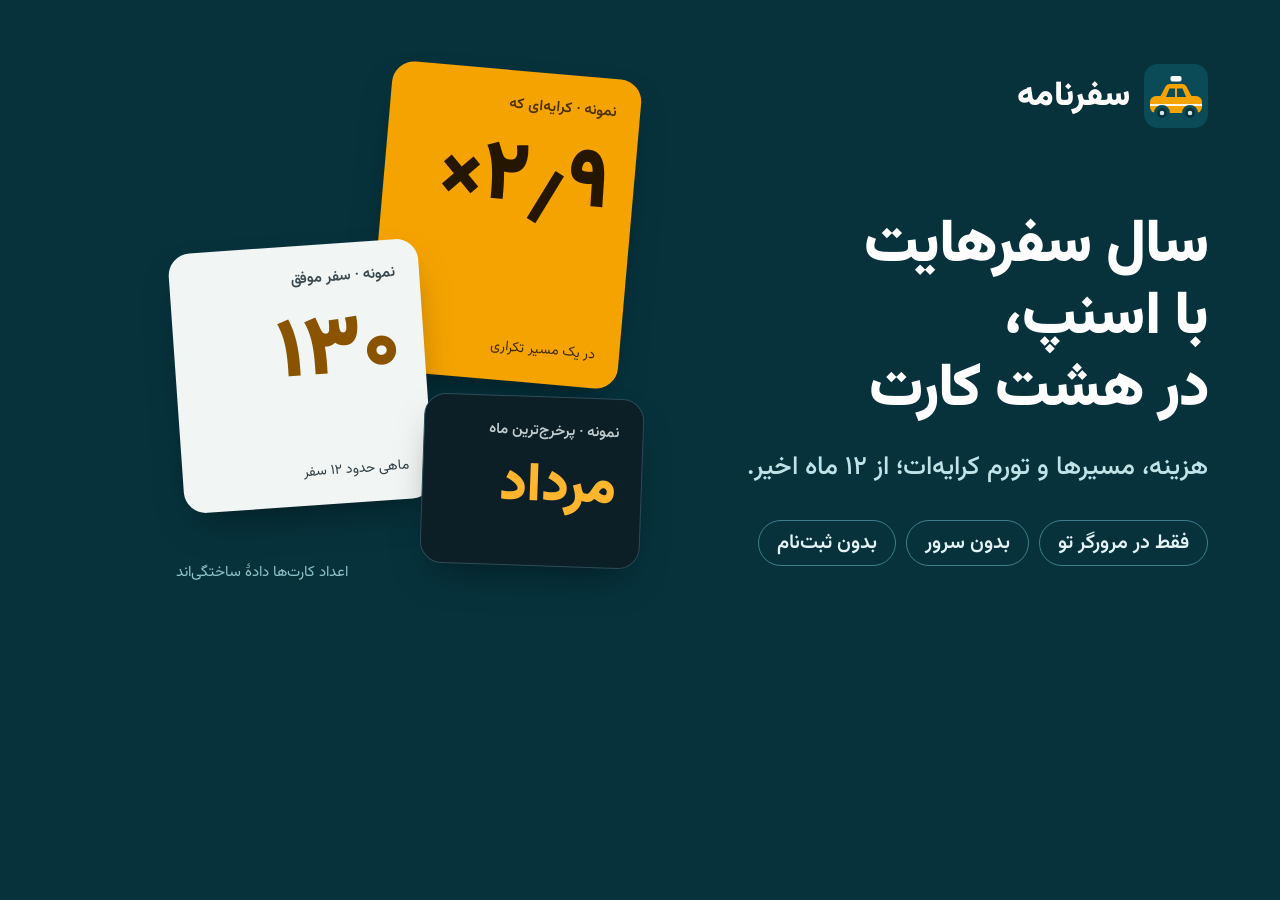
==== branding/og.html @ e2757b5d "Initial commit" ====
<!doctype html><html lang="fa" dir="rtl"><meta charset="utf-8"><link rel="stylesheet" href="share.css">
<style>
body{width:1200px;height:630px}
.copy{position:absolute;right:72px;top:64px;bottom:64px;width:560px;display:flex;flex-direction:column}
.brand{font-size:34px}
h1{font-size:60px;margin-top:auto}
.sub{font-size:26px;margin-top:20px;line-height:1.7}
.chips{margin-top:30px}.chips span{font-size:20px;padding:6px 18px}
.url{margin-top:26px;font-size:18px;text-align:right}
.c1{width:250px;height:310px;left:300px;top:70px;transform:rotate(5deg)}
.c1 .v{font-size:84px;margin-top:22px}
.c2{width:250px;height:260px;left:96px;top:246px;transform:rotate(-4deg)}
.c2 .v{font-size:84px;margin-top:22px}
.c3{width:220px;height:170px;left:342px;top:396px;transform:rotate(2deg)}
.c3 .v{font-size:54px;margin-top:18px}
.tag{position:absolute;left:96px;bottom:46px;font-size:15px;color:#8fc3cb}
</style>
<div class="copy">
  <div class="brand"><img src="icon.svg" width="64" height="64" alt="">سفرنامه</div>
  <h1>سال سفرهایت با اسنپ،<br>در هشت کارت</h1>
  <p class="sub">هزینه، مسیرها و تورم کرایه‌ات؛ از ۱۲ ماه اخیر.</p>
  <div class="chips"><span>فقط در مرورگر تو</span><span>بدون سرور</span><span>بدون ثبت‌نام</span></div>
</div>
<div class="card amber c1"><span class="k">نمونه · کرایه‌ای که</span><span class="v">×۲٫۹</span><span class="n">در یک مسیر تکراری</span></div>
<div class="card paper c2"><span class="k">نمونه · سفر موفق</span><span class="v">۱۳۰</span><span class="n">ماهی حدود ۱۲ سفر</span></div>
<div class="card ink c3"><span class="k">نمونه · پرخرج‌ترین ماه</span><span class="v">مرداد</span></div>
<div class="tag">اعداد کارت‌ها دادهٔ ساختگی‌اند</div>
---- branding/share.css ----
@font-face{font-family:V;font-weight:100 900;src:url("../assets/fonts/Vazirmatn-var.woff2") format("woff2")}
@font-face{font-family:M;font-weight:600;src:url("../assets/fonts/ibm-plex-mono-latin-600-normal.woff2") format("woff2")}
*{box-sizing:border-box;margin:0}
html{direction:ltr}html,body{height:100%}
body{font-family:V,sans-serif;background:#07323c;color:#fff;direction:rtl;overflow:hidden;position:relative}
.brand{display:flex;align-items:center;gap:14px;font-weight:900}
.brand img{display:block}
h1{font-weight:900;line-height:1.2;letter-spacing:-.015em;text-wrap:balance}
.sub{color:#bfe3e7;font-weight:500}
.chips{display:flex;gap:10px;flex-wrap:wrap}
.chips span{border:1.5px solid #3f7f8b;color:#e4f3f5;border-radius:999px;font-weight:600}
.card{position:absolute;border-radius:22px;padding:22px 24px;display:flex;flex-direction:column;box-shadow:0 18px 40px -18px rgba(0,0,0,.55)}
.card .k{font-size:15px;font-weight:600;opacity:.8}
.card .v{font-weight:900;line-height:1;direction:ltr;text-align:right}
.card .n{margin-top:auto;font-size:14px;opacity:.85}
.amber{background:#f4a300;color:#241600}
.paper{background:#f1f5f4;color:#0c1f26}
.paper .v{color:#8a5300}
.ink{background:#0c1f26;color:#eef7f8;border:1.5px solid #2d4b56}
.ink .v{color:#ffb52e}
.url{font-family:M,monospace;direction:ltr;color:#8fc3cb;font-weight:600}
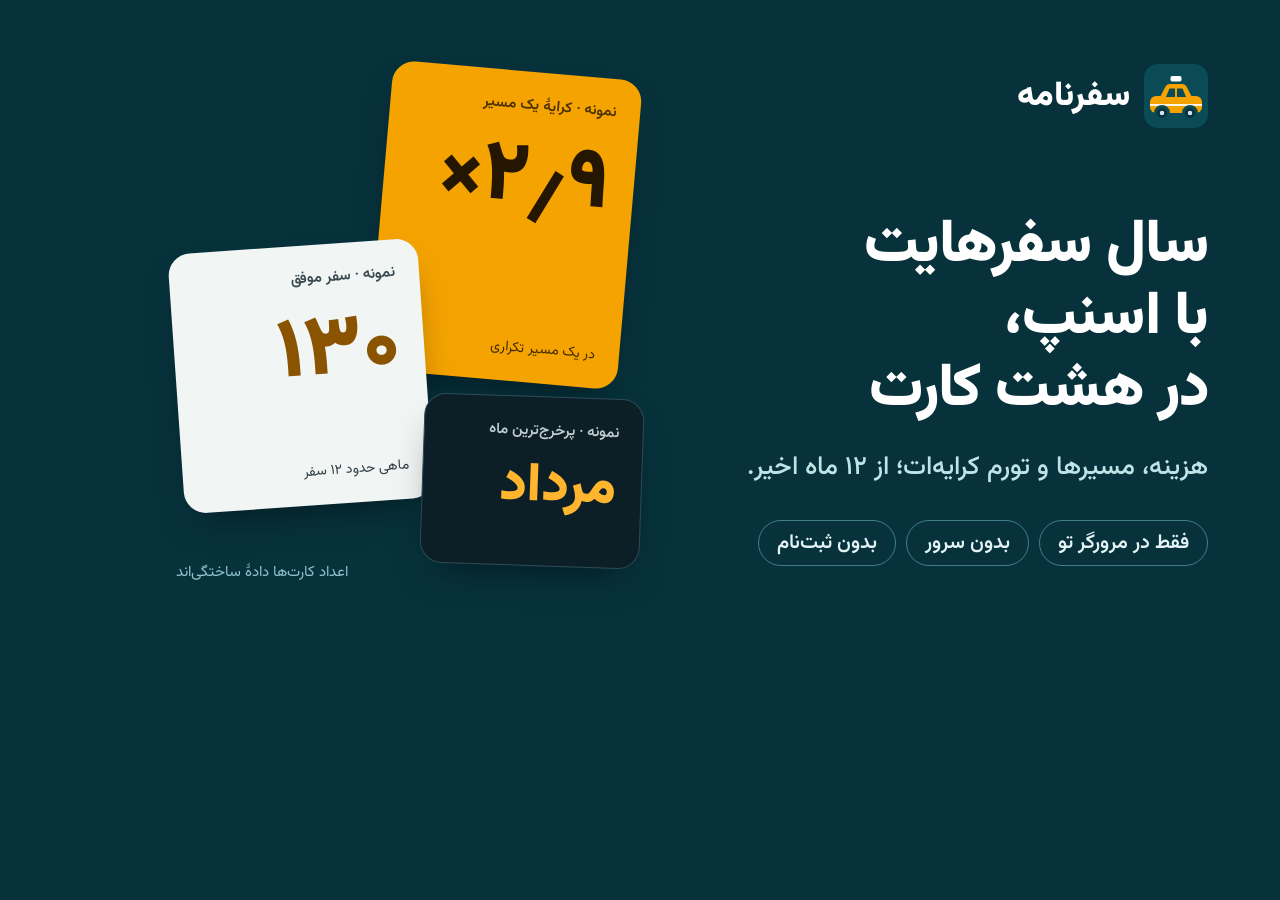
==== commit c420543e: "Rewrite UI copy in a casual tone, fix mobile issues, bump extension to 0.1.1" ====
--- a/branding/og.html
+++ b/branding/og.html
@@ -21,7 +21,7 @@
   <p class="sub">هزینه، مسیرها و تورم کرایه‌ات؛ از ۱۲ ماه اخیر.</p>
   <div class="chips"><span>فقط در مرورگر تو</span><span>بدون سرور</span><span>بدون ثبت‌نام</span></div>
 </div>
-<div class="card amber c1"><span class="k">نمونه · کرایه‌ای که</span><span class="v">×۲٫۹</span><span class="n">در یک مسیر تکراری</span></div>
+<div class="card amber c1"><span class="k">نمونه · کرایهٔ یک مسیر</span><span class="v">×۲٫۹</span><span class="n">در یک مسیر تکراری</span></div>
 <div class="card paper c2"><span class="k">نمونه · سفر موفق</span><span class="v">۱۳۰</span><span class="n">ماهی حدود ۱۲ سفر</span></div>
 <div class="card ink c3"><span class="k">نمونه · پرخرج‌ترین ماه</span><span class="v">مرداد</span></div>
 <div class="tag">اعداد کارت‌ها دادهٔ ساختگی‌اند</div>
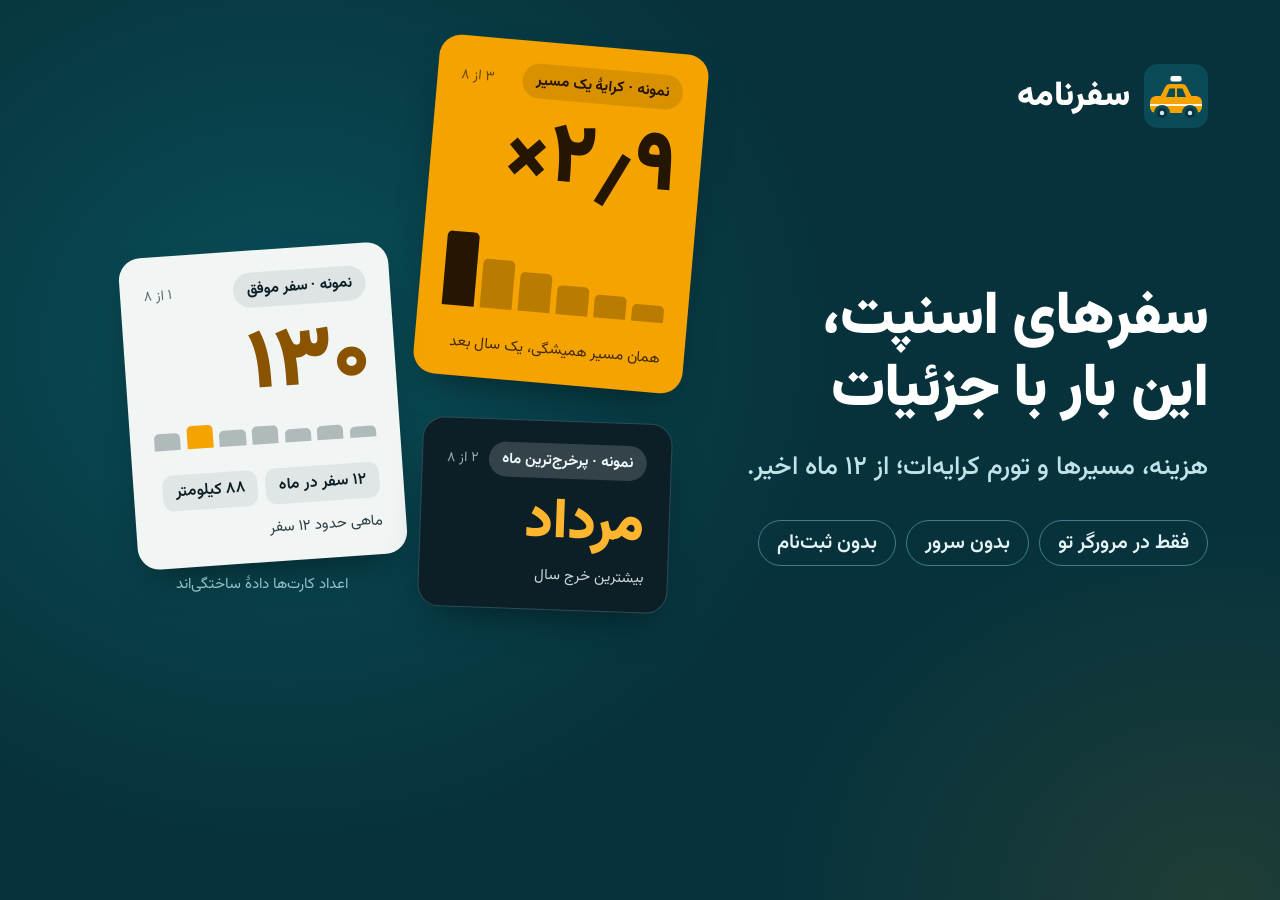
==== commit ca3e6edf: "Refresh landing cards, branding images and headline" ====
--- a/branding/og.html
+++ b/branding/og.html
@@ -6,22 +6,23 @@
 h1{font-size:60px;margin-top:auto}
 .sub{font-size:26px;margin-top:20px;line-height:1.7}
 .chips{margin-top:30px}.chips span{font-size:20px;padding:6px 18px}
-.url{margin-top:26px;font-size:18px;text-align:right}
-.c1{width:250px;height:310px;left:300px;top:70px;transform:rotate(5deg)}
-.c1 .v{font-size:84px;margin-top:22px}
-.c2{width:250px;height:260px;left:96px;top:246px;transform:rotate(-4deg)}
-.c2 .v{font-size:84px;margin-top:22px}
-.c3{width:220px;height:170px;left:342px;top:396px;transform:rotate(2deg)}
-.c3 .v{font-size:54px;margin-top:18px}
-.tag{position:absolute;left:96px;bottom:46px;font-size:15px;color:#8fc3cb}
+.card{padding:22px 24px;gap:12px}
+.card .k{font-size:15px}.card .idx{font-size:14px}
+.card .v{font-size:84px;margin-top:6px}
+.card .n{font-size:15px}
+.c1{width:270px;height:340px;left:346px;top:44px;transform:rotate(5deg)}
+.c2{width:270px;height:312px;left:48px;top:250px;transform:rotate(-4deg)}
+.c3{width:250px;height:190px;left:340px;top:420px;transform:rotate(2deg)}
+.c3 .v{font-size:56px}
+.tag{position:absolute;left:96px;bottom:34px;font-size:15px;color:#8fc3cb}
 </style>
 <div class="copy">
   <div class="brand"><img src="icon.svg" width="64" height="64" alt="">سفرنامه</div>
-  <h1>سال سفرهایت با اسنپ،<br>در هشت کارت</h1>
+  <h1>سفرهای اسنپت،<br>این بار با جزئیات</h1>
   <p class="sub">هزینه، مسیرها و تورم کرایه‌ات؛ از ۱۲ ماه اخیر.</p>
   <div class="chips"><span>فقط در مرورگر تو</span><span>بدون سرور</span><span>بدون ثبت‌نام</span></div>
 </div>
-<div class="card amber c1"><span class="k">نمونه · کرایهٔ یک مسیر</span><span class="v">×۲٫۹</span><span class="n">در یک مسیر تکراری</span></div>
-<div class="card paper c2"><span class="k">نمونه · سفر موفق</span><span class="v">۱۳۰</span><span class="n">ماهی حدود ۱۲ سفر</span></div>
-<div class="card ink c3"><span class="k">نمونه · پرخرج‌ترین ماه</span><span class="v">مرداد</span></div>
+<div class="card amber c1"><span class="top"><span class="k">نمونه · کرایهٔ یک مسیر</span><span class="idx">۳ از ۸</span></span><span class="v">×۲٫۹</span><span class="viz" style="height:74px"><i style="height:22%"></i><i style="height:30%"></i><i style="height:38%"></i><i style="height:52%"></i><i style="height:66%"></i><i class="hi" style="height:100%"></i></span><span class="n">همان مسیر همیشگی، یک سال بعد</span></div>
+<div class="card paper c2"><span class="top"><span class="k">نمونه · سفر موفق</span><span class="idx">۱ از ۸</span></span><span class="v">۱۳۰</span><span class="viz" style="height:64px"><i style="height:48%"></i><i style="height:62%"></i><i style="height:56%"></i><i style="height:80%"></i><i style="height:70%"></i><i class="hi" style="height:100%"></i><i style="height:76%"></i></span><span class="row"><span>۱۲ سفر در ماه</span><span>۸۸ کیلومتر</span></span><span class="n">ماهی حدود ۱۲ سفر</span></div>
+<div class="card ink c3"><span class="top"><span class="k">نمونه · پرخرج‌ترین ماه</span><span class="idx">۲ از ۸</span></span><span class="v">مرداد</span><span class="n">بیشترین خرج سال</span></div>
 <div class="tag">اعداد کارت‌ها دادهٔ ساختگی‌اند</div>
--- a/branding/share.css
+++ b/branding/share.css
@@ -19,3 +19,20 @@
 .ink{background:#0c1f26;color:#eef7f8;border:1.5px solid #2d4b56}
 .ink .v{color:#ffb52e}
 .url{font-family:M,monospace;direction:ltr;color:#8fc3cb;font-weight:600}
+
+/* cards share the anatomy of the report cards: pill + index, big value, bars, caption */
+body{background:radial-gradient(70% 90% at 22% 38%,rgba(14,124,134,.38),transparent 62%),radial-gradient(50% 60% at 95% 100%,rgba(244,163,0,.10),transparent 70%),#07323c}
+.card .top{display:flex;justify-content:space-between;align-items:center;gap:10px}
+.card .k{display:inline-flex;align-items:center;padding:.4em .9em;border-radius:999px;background:rgba(255,255,255,.16);font-weight:700;opacity:1;white-space:nowrap}
+.amber .k{background:rgba(36,22,0,.12)}
+.paper .k{background:rgba(12,31,38,.08)}
+.card .idx{opacity:.65;white-space:nowrap}
+.card .viz{display:flex;align-items:flex-end;gap:.4em;margin-top:auto}
+.card .viz i{flex:1;border-radius:.3em .3em 0 0;background:currentColor;opacity:.28;min-width:3px}
+.card .viz i.hi{opacity:1;background:#f4a300}
+.amber .viz i.hi{background:#241600}
+.paper .viz i.hi{background:#f4a300}
+.card .viz+.n{margin-top:.9em}
+.card .row{display:flex;gap:.5em;flex-wrap:wrap;margin-top:.8em}
+.card .row span{padding:.35em .8em;border-radius:.7em;background:rgba(255,255,255,.14);font-weight:600}
+.paper .row span{background:rgba(12,31,38,.07)}
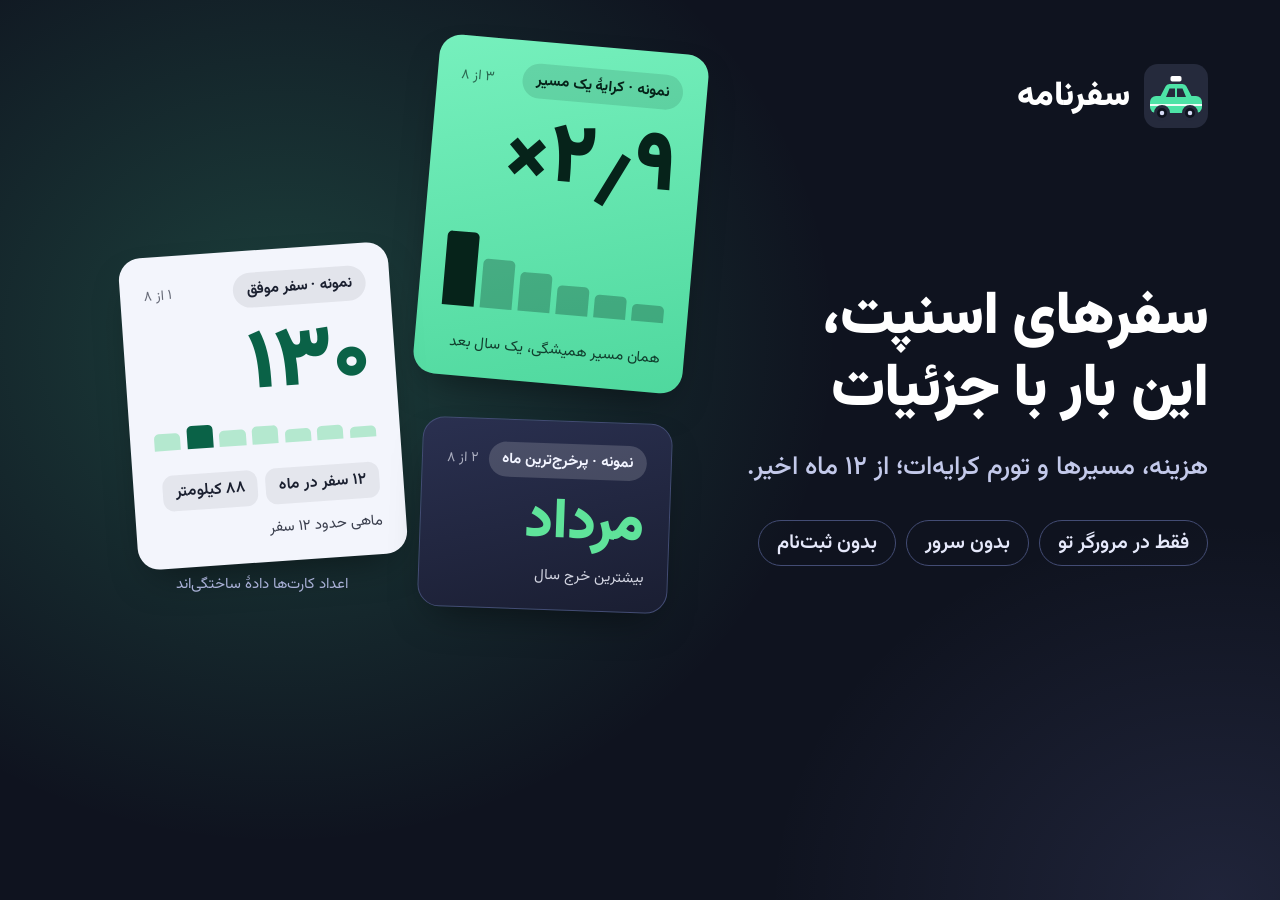
==== commit 4ee938c3: "Recolor site, report and branding: Snapp green, navy and indigo palette New light/dark tokens, reada" ====
--- a/branding/og.html
+++ b/branding/og.html
@@ -14,7 +14,7 @@
 .c2{width:270px;height:312px;left:48px;top:250px;transform:rotate(-4deg)}
 .c3{width:250px;height:190px;left:340px;top:420px;transform:rotate(2deg)}
 .c3 .v{font-size:56px}
-.tag{position:absolute;left:96px;bottom:34px;font-size:15px;color:#8fc3cb}
+.tag{position:absolute;left:96px;bottom:34px;font-size:15px;color:#a9b0d6}
 </style>
 <div class="copy">
   <div class="brand"><img src="icon.svg" width="64" height="64" alt="">سفرنامه</div>
--- a/branding/share.css
+++ b/branding/share.css
@@ -2,37 +2,39 @@
 @font-face{font-family:M;font-weight:600;src:url("../assets/fonts/ibm-plex-mono-latin-600-normal.woff2") format("woff2")}
 *{box-sizing:border-box;margin:0}
 html{direction:ltr}html,body{height:100%}
-body{font-family:V,sans-serif;background:#07323c;color:#fff;direction:rtl;overflow:hidden;position:relative}
+body{font-family:V,sans-serif;background:#0f131f;color:#fff;direction:rtl;overflow:hidden;position:relative}
 .brand{display:flex;align-items:center;gap:14px;font-weight:900}
 .brand img{display:block}
 h1{font-weight:900;line-height:1.2;letter-spacing:-.015em;text-wrap:balance}
-.sub{color:#bfe3e7;font-weight:500}
+.sub{color:#c3c9ea;font-weight:500}
 .chips{display:flex;gap:10px;flex-wrap:wrap}
-.chips span{border:1.5px solid #3f7f8b;color:#e4f3f5;border-radius:999px;font-weight:600}
+.chips span{border:1.5px solid #434c74;color:#e6e9fb;border-radius:999px;font-weight:600}
 .card{position:absolute;border-radius:22px;padding:22px 24px;display:flex;flex-direction:column;box-shadow:0 18px 40px -18px rgba(0,0,0,.55)}
 .card .k{font-size:15px;font-weight:600;opacity:.8}
 .card .v{font-weight:900;line-height:1;direction:ltr;text-align:right}
 .card .n{margin-top:auto;font-size:14px;opacity:.85}
-.amber{background:#f4a300;color:#241600}
-.paper{background:#f1f5f4;color:#0c1f26}
-.paper .v{color:#8a5300}
-.ink{background:#0c1f26;color:#eef7f8;border:1.5px solid #2d4b56}
-.ink .v{color:#ffb52e}
-.url{font-family:M,monospace;direction:ltr;color:#8fc3cb;font-weight:600}
+.amber{background:linear-gradient(165deg,#76f0bd,#4fd89e);color:#06231a}
+.paper{background:#f3f5fc;color:#1b2030}
+.paper .v{color:#0a6247}
+.ink{background:linear-gradient(165deg,#2a3050,#1a1e32);color:#f2f4ff;border:1.5px solid #434c74}
+.ink .v{color:#5fe39a}
+.url{font-family:M,monospace;direction:ltr;color:#a9b0d6;font-weight:600}
 
 /* cards share the anatomy of the report cards: pill + index, big value, bars, caption */
-body{background:radial-gradient(70% 90% at 22% 38%,rgba(14,124,134,.38),transparent 62%),radial-gradient(50% 60% at 95% 100%,rgba(244,163,0,.10),transparent 70%),#07323c}
+body{background:radial-gradient(70% 90% at 22% 38%,rgba(77,227,166,.22),transparent 62%),radial-gradient(50% 60% at 95% 100%,rgba(154,161,255,.12),transparent 70%),#0f131f}
 .card .top{display:flex;justify-content:space-between;align-items:center;gap:10px}
 .card .k{display:inline-flex;align-items:center;padding:.4em .9em;border-radius:999px;background:rgba(255,255,255,.16);font-weight:700;opacity:1;white-space:nowrap}
-.amber .k{background:rgba(36,22,0,.12)}
-.paper .k{background:rgba(12,31,38,.08)}
+.amber .k{background:rgba(6,35,26,.12)}
+.paper .k{background:rgba(27,32,48,.08)}
 .card .idx{opacity:.65;white-space:nowrap}
 .card .viz{display:flex;align-items:flex-end;gap:.4em;margin-top:auto}
 .card .viz i{flex:1;border-radius:.3em .3em 0 0;background:currentColor;opacity:.28;min-width:3px}
-.card .viz i.hi{opacity:1;background:#f4a300}
-.amber .viz i.hi{background:#241600}
-.paper .viz i.hi{background:#f4a300}
+.card .viz i.hi{opacity:1;background:#5fe39a}
+.amber .viz i.hi{background:#06231a}
+.paper .viz i.hi{background:#0a6247}
 .card .viz+.n{margin-top:.9em}
 .card .row{display:flex;gap:.5em;flex-wrap:wrap;margin-top:.8em}
 .card .row span{padding:.35em .8em;border-radius:.7em;background:rgba(255,255,255,.14);font-weight:600}
-.paper .row span{background:rgba(12,31,38,.07)}
+.paper .row span{background:rgba(27,32,48,.07)}
+.paper .viz i{background:#b4e8cf;opacity:1}
+.paper .viz i.hi{background:#0a6247}
